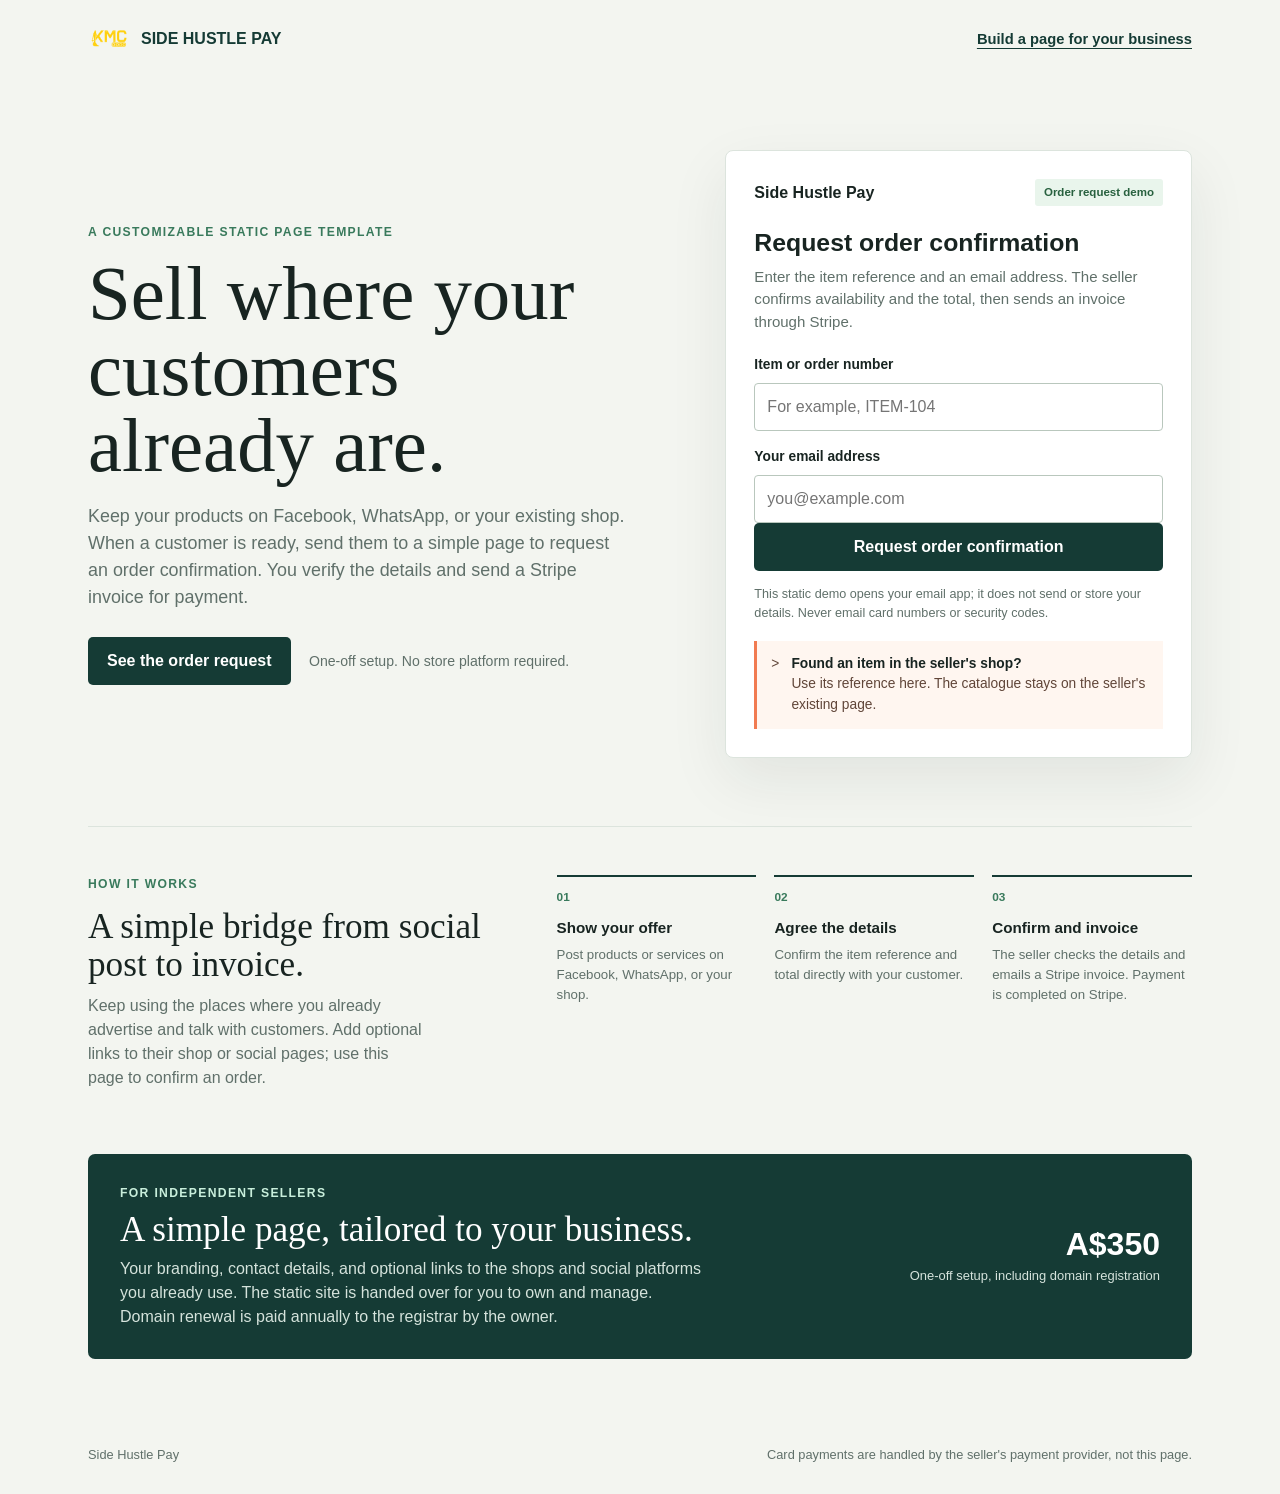
==== index.html @ 00d9955c "Publish Side Hustle demo" ====
<!DOCTYPE html>
<html lang="en">
<head>
<meta charset="UTF-8">
<meta name="viewport" content="width=device-width, initial-scale=1.0">
<meta name="theme-color" content="#153b35">
<meta name="description" content="A customizable static page template that helps independent sellers turn social-media enquiries into confirmed orders and payment invoices.">
<title>Side Hustle Pay | Custom payment-page templates</title>

<style>
  :root {
    color-scheme: light;
    --ink: #182421;
    --muted: #60706a;
    --paper: #f3f5f0;
    --surface: #ffffff;
    --forest: #153b35;
    --mint: #c9efdc;
    --orange: #f17b51;
    --line: #dce4dd;
  }

  * { box-sizing: border-box; }

  html { scroll-behavior: smooth; }

  body {
    margin: 0;
    background: var(--paper);
    color: var(--ink);
    font-family: "Trebuchet MS", "Segoe UI", sans-serif;
    line-height: 1.5;
  }

  a { color: inherit; }

  .topbar {
    display: flex;
    align-items: center;
    justify-content: space-between;
    max-width: 1160px;
    margin: 0 auto;
    padding: 18px 28px;
  }

  .brand {
    display: inline-flex;
    align-items: center;
    gap: 11px;
    color: var(--forest);
    font-size: 1rem;
    font-weight: 800;
    text-decoration: none;
  }

  .brand img {
    width: 42px;
    height: 42px;
    object-fit: contain;
    border-radius: 50%;
  }

  .topbar a:last-child {
    color: var(--forest);
    font-size: 0.92rem;
    font-weight: 700;
    text-decoration-thickness: 1px;
    text-underline-offset: 4px;
  }

  main {
    max-width: 1160px;
    margin: 0 auto;
    padding: 18px 28px 64px;
  }

  .hero {
    display: grid;
    grid-template-columns: minmax(0, 1.08fr) minmax(340px, 0.92fr);
    align-items: center;
    gap: clamp(36px, 7vw, 92px);
    padding: 54px 0 68px;
  }

  .eyebrow {
    margin: 0 0 15px;
    color: #397a5c;
    font-size: 0.76rem;
    font-weight: 800;
    letter-spacing: 0.11em;
    text-transform: uppercase;
  }

  h1, h2, p { margin-top: 0; }

  h1 {
    max-width: 660px;
    margin-bottom: 19px;
    font-family: Georgia, "Times New Roman", serif;
    font-size: clamp(2.8rem, 6vw, 5.25rem);
    font-weight: 500;
    letter-spacing: 0;
    line-height: 0.99;
  }

  .hero-copy {
    max-width: 540px;
    margin-bottom: 26px;
    color: var(--muted);
    font-size: 1.12rem;
  }

  .button {
    display: inline-flex;
    min-height: 48px;
    align-items: center;
    justify-content: center;
    padding: 12px 19px;
    border: 0;
    border-radius: 5px;
    background: var(--forest);
    color: #fff;
    font: inherit;
    font-weight: 800;
    text-align: center;
    text-decoration: none;
    cursor: pointer;
  }

  .button:hover { background: #20584b; }

  .hero-note {
    display: inline-block;
    margin: 0 0 0 14px;
    color: var(--muted);
    font-size: 0.88rem;
  }

  .payment-panel {
    position: relative;
    padding: 28px;
    border: 1px solid var(--line);
    border-radius: 8px;
    background: var(--surface);
    box-shadow: 0 22px 60px rgba(24, 36, 33, 0.08);
  }

  .panel-topline {
    display: flex;
    align-items: center;
    justify-content: space-between;
    gap: 12px;
    margin-bottom: 23px;
  }

  .panel-topline strong { font-size: 1rem; }

  .status {
    padding: 5px 9px;
    border-radius: 3px;
    background: #e9f5ec;
    color: #28613f;
    font-size: 0.72rem;
    font-weight: 800;
  }

  .payment-panel h2 {
    margin-bottom: 8px;
    font-size: 1.55rem;
    line-height: 1.15;
  }

  .panel-copy {
    margin-bottom: 22px;
    color: var(--muted);
    font-size: 0.94rem;
  }

  label {
    display: block;
    margin: 16px 0 7px;
    font-size: 0.86rem;
    font-weight: 800;
  }

  input {
    width: 100%;
    min-height: 48px;
    padding: 11px 12px;
    border: 1px solid #b9c7bd;
    border-radius: 4px;
    background: #fff;
    color: var(--ink);
    font: inherit;
  }

  input:focus-visible, .button:focus-visible, a:focus-visible {
    outline: 3px solid var(--orange);
    outline-offset: 3px;
  }

  .payment-note {
    color: var(--muted);
    font-size: 0.79rem;
  }

  .payment-note { margin: 15px 0 0; }

  .payment-actions {
    display: grid;
    gap: 10px;
  }

  .payment-actions .button { width: 100%; }

  .payment-note { margin: 14px 0 0; }

  .no-catalogue {
    display: flex;
    align-items: flex-start;
    gap: 12px;
    margin-top: 18px;
    padding: 13px 14px;
    border-left: 3px solid var(--orange);
    background: #fff6f0;
    color: #604538;
    font-size: 0.86rem;
  }

  .no-catalogue strong { color: var(--ink); }

  .process {
    display: grid;
    grid-template-columns: 0.8fr 1.2fr;
    gap: 45px;
    padding: 48px 0;
    border-top: 1px solid var(--line);
  }

  .process h2, .offer h2 {
    margin-bottom: 10px;
    font-family: Georgia, "Times New Roman", serif;
    font-size: 2.2rem;
    font-weight: 500;
    line-height: 1.08;
  }

  .process-intro { max-width: 340px; color: var(--muted); }

  .steps {
    display: grid;
    grid-template-columns: repeat(3, 1fr);
    gap: 18px;
    margin: 0;
    padding: 0;
    list-style: none;
  }

  .steps li { padding-top: 12px; border-top: 2px solid var(--forest); }
  .steps span { display: block; margin-bottom: 11px; color: #397a5c; font-size: 0.74rem; font-weight: 800; }
  .steps strong { display: block; margin-bottom: 5px; font-size: 0.95rem; }
  .steps p { margin: 0; color: var(--muted); font-size: 0.83rem; }

  .offer {
    display: grid;
    grid-template-columns: 1fr auto;
    align-items: center;
    gap: 26px;
    padding: 30px 32px;
    border-radius: 7px;
    background: var(--forest);
    color: #fff;
  }

  .offer .eyebrow { margin-bottom: 9px; color: var(--mint); }
  .offer h2 { margin-bottom: 8px; }
  .offer p { max-width: 590px; margin: 0; color: #d5e3dc; }
  .offer-price { min-width: 170px; text-align: right; }
  .offer-price strong { display: block; font-size: 2rem; line-height: 1.1; }
  .offer-price span { display: block; margin-top: 4px; color: #d5e3dc; font-size: 0.81rem; }

  footer {
    display: flex;
    justify-content: space-between;
    gap: 20px;
    max-width: 1160px;
    margin: 0 auto;
    padding: 22px 28px 30px;
    color: var(--muted);
    font-size: 0.8rem;
  }

  @media (max-width: 820px) {
    .hero { grid-template-columns: 1fr; gap: 34px; padding-top: 32px; }
    .payment-panel { max-width: 560px; }
    .process { grid-template-columns: 1fr; gap: 18px; }
  }

  @media (max-width: 560px) {
    .topbar, main { padding-right: 18px; padding-left: 18px; }
    .topbar { padding-top: 14px; padding-bottom: 14px; }
    .brand { font-size: 0.92rem; }
    .topbar a:last-child { font-size: 0.8rem; }
    .hero { padding-top: 28px; padding-bottom: 44px; }
    h1 { font-size: 3rem; }
    .hero-note { display: block; margin: 11px 0 0; }
    .payment-panel { padding: 21px 18px; }
    .steps { grid-template-columns: 1fr; gap: 15px; }
    .steps li { display: grid; grid-template-columns: 36px 1fr; column-gap: 8px; }
    .steps span { grid-row: span 2; margin: 0; }
    .steps strong { margin-bottom: 2px; }
    .offer { grid-template-columns: 1fr; padding: 25px 21px; }
    .offer-price { text-align: left; }
    footer { flex-direction: column; gap: 5px; padding-right: 18px; padding-left: 18px; }
  }

  @media (prefers-reduced-motion: reduce) {
    html { scroll-behavior: auto; }
  }
</style>
</head>

<body>
  <header class="topbar">
    <a class="brand" href="#top" aria-label="Side Hustle Pay home">
      <img src="logo.png" alt="">
      <span>SIDE HUSTLE PAY</span>
    </a>
    <a href="#offer">Build a page for your business</a>
  </header>

  <main id="top">
    <section class="hero" aria-labelledby="main-heading">
      <div>
        <p class="eyebrow">A customizable static page template</p>
        <h1 id="main-heading">Sell where your customers already are.</h1>
        <p class="hero-copy">Keep your products on Facebook, WhatsApp, or your existing shop. When a customer is ready, send them to a simple page to request an order confirmation. You verify the details and send a Stripe invoice for payment.</p>
        <a class="button" href="#payment">See the order request</a>
        <p class="hero-note">One-off setup. No store platform required.</p>
      </div>

      <section class="payment-panel" id="payment" aria-labelledby="payment-heading">
        <div class="panel-topline">
          <strong>Side Hustle Pay</strong>
          <span class="status">Order request demo</span>
        </div>
        <h2 id="payment-heading">Request order confirmation</h2>
        <p class="panel-copy">Enter the item reference and an email address. The seller confirms availability and the total, then sends an invoice through Stripe.</p>

        <form id="order-form">
          <label for="order-reference">Item or order number</label>
          <input id="order-reference" name="reference" type="text" maxlength="40" placeholder="For example, ITEM-104" autocomplete="off" required>

          <label for="customer-email">Your email address</label>
          <input id="customer-email" name="email" type="email" maxlength="254" placeholder="you@example.com" autocomplete="email" required>

          <div class="payment-actions">
            <button class="button" type="submit">Request order confirmation</button>
          </div>
          <p class="payment-note" id="order-note" aria-live="polite">This static demo opens your email app; it does not send or store your details. Never email card numbers or security codes.</p>
        </form>

        <div class="no-catalogue">
          <span aria-hidden="true">&gt;</span>
          <div><strong>Found an item in the seller's shop?</strong><br>Use its reference here. The catalogue stays on the seller's existing page.</div>
        </div>
      </section>
    </section>

    <section class="process" aria-labelledby="process-heading">
      <div>
        <p class="eyebrow">How it works</p>
        <h2 id="process-heading">A simple bridge from social post to invoice.</h2>
        <p class="process-intro">Keep using the places where you already advertise and talk with customers. Add optional links to their shop or social pages; use this page to confirm an order.</p>
      </div>
      <ol class="steps">
        <li><span>01</span><strong>Show your offer</strong><p>Post products or services on Facebook, WhatsApp, or your shop.</p></li>
        <li><span>02</span><strong>Agree the details</strong><p>Confirm the item reference and total directly with your customer.</p></li>
        <li><span>03</span><strong>Confirm and invoice</strong><p>The seller checks the details and emails a Stripe invoice. Payment is completed on Stripe.</p></li>
      </ol>
    </section>

    <section class="offer" id="offer" aria-labelledby="offer-heading">
      <div>
        <p class="eyebrow">For independent sellers</p>
        <h2 id="offer-heading">A simple page, tailored to your business.</h2>
        <p>Your branding, contact details, and optional links to the shops and social platforms you already use. The static site is handed over for you to own and manage. Domain renewal is paid annually to the registrar by the owner.</p>
      </div>
      <div class="offer-price"><strong>A$350</strong><span>One-off setup, including domain registration</span></div>
    </section>
  </main>

  <footer>
    <span>Side Hustle Pay</span>
    <span>Card payments are handled by the seller's payment provider, not this page.</span>
  </footer>

  <script>
    // Set the seller's public order-contact email before publishing.
    const sellerEmail = "REPLACE_WITH_SELLER_EMAIL";
    const orderForm = document.querySelector("#order-form");
    const orderNote = document.querySelector("#order-note");

    orderForm.addEventListener("submit", (event) => {
      event.preventDefault();
      if (!orderForm.reportValidity()) return;

      if (sellerEmail === "REPLACE_WITH_SELLER_EMAIL") {
        orderNote.textContent = "Demo only: the seller must add their order-contact email before publishing.";
        return;
      }

      const formData = new FormData(orderForm);
      const subject = `Order confirmation request: ${formData.get("reference")}`;
      const body = [
        `Item or order number: ${formData.get("reference")}`,
        `Customer email: ${formData.get("email")}`,
        "Please confirm availability and the total, then send an invoice if agreed."
      ].join("\n");
      window.location.href = `mailto:${sellerEmail}?subject=${encodeURIComponent(subject)}&body=${encodeURIComponent(body)}`;
    });
  </script>
</body>
</html>
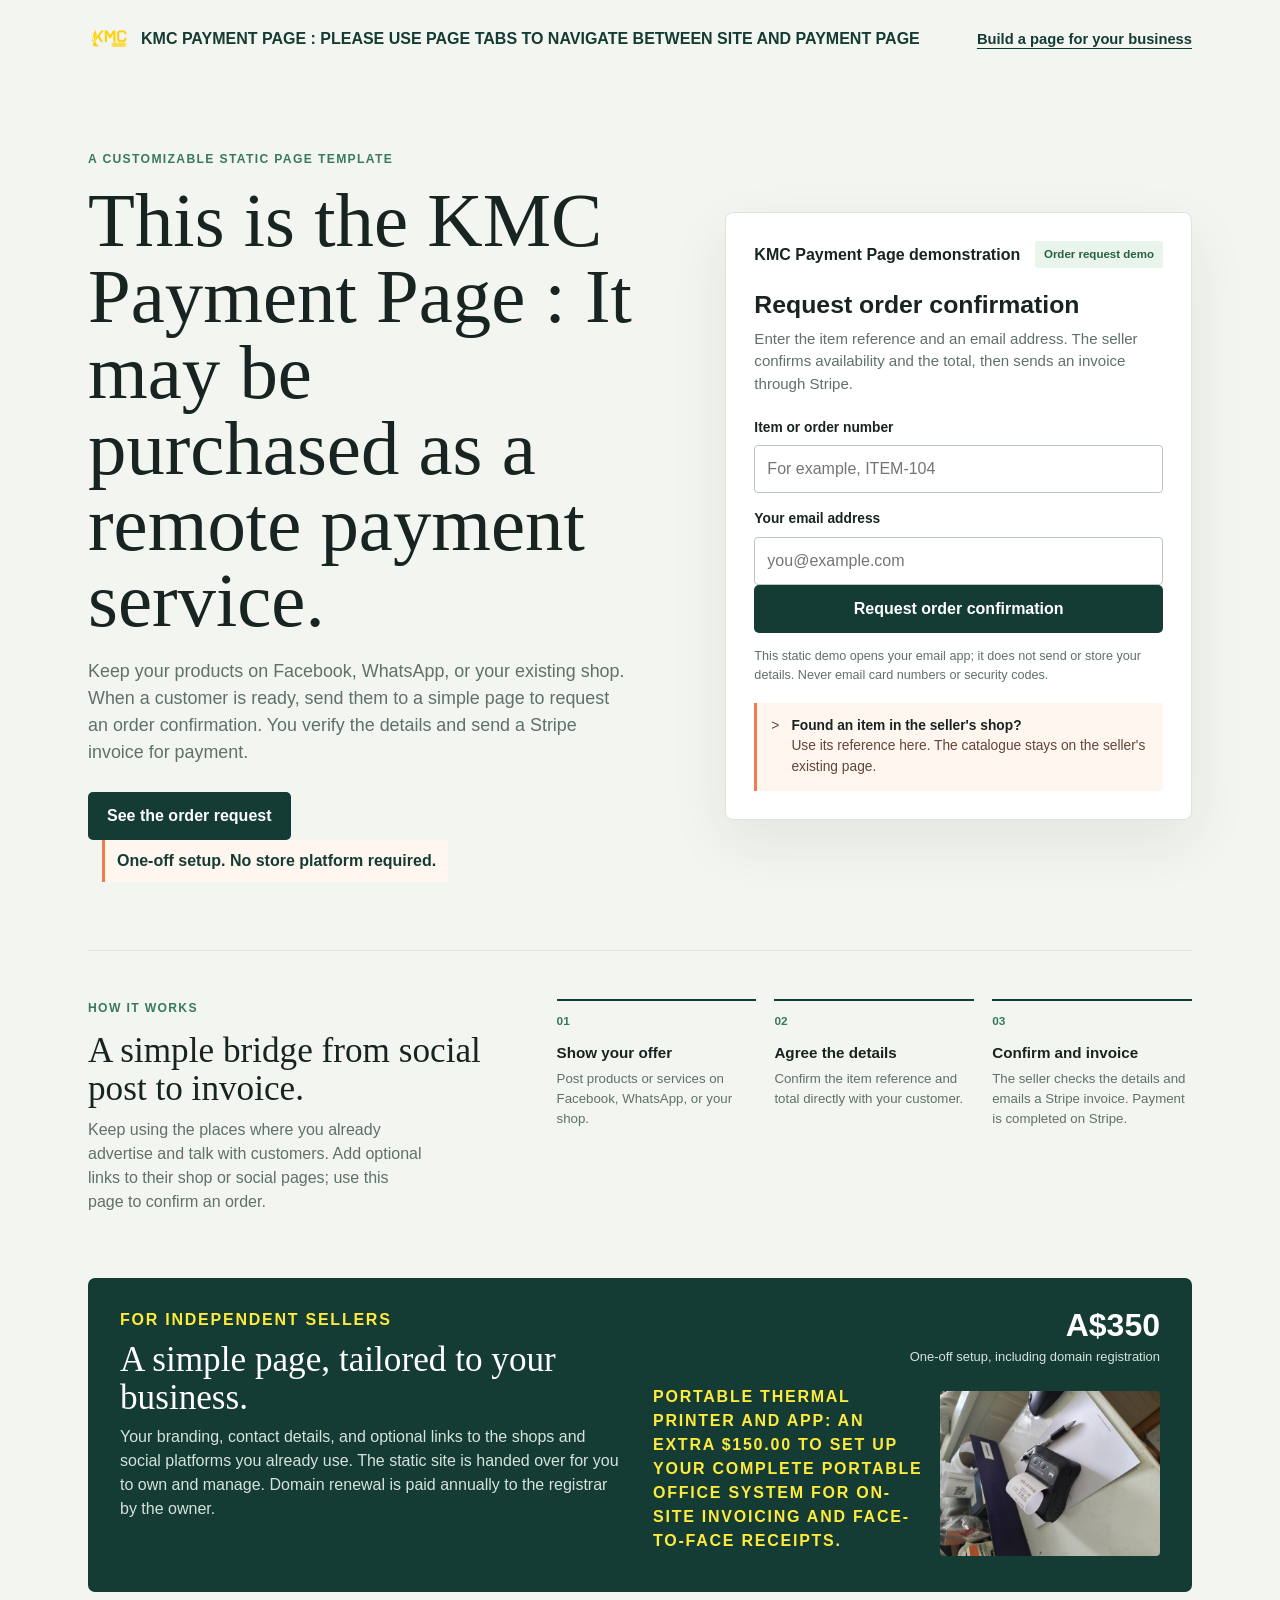
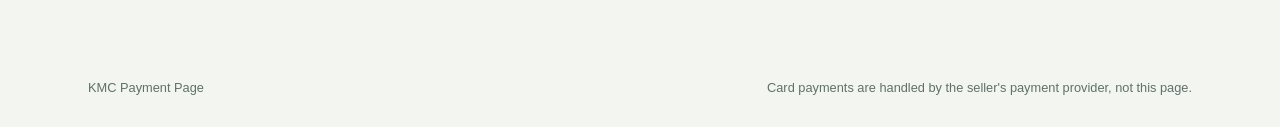
==== commit 057e0038: "Add SEO files, compress images for mobile Co-authored-by: Copilot <223556219+Copilot@users.noreply.g" ====
--- a/index.html
+++ b/index.html
@@ -1,11 +1,18 @@
-<!DOCTYPE html>
+﻿<!DOCTYPE html>
 <html lang="en">
 <head>
 <meta charset="UTF-8">
 <meta name="viewport" content="width=device-width, initial-scale=1.0">
 <meta name="theme-color" content="#153b35">
 <meta name="description" content="A customizable static page template that helps independent sellers turn social-media enquiries into confirmed orders and payment invoices.">
-<title>Side Hustle Pay | Custom payment-page templates</title>
+<title>KMC Payment Page | Custom payment-page templates</title>
+<link rel="canonical" href="https://kineticmeasure.shop/">
+<link rel="icon" type="image/png" href="logo.png">
+<meta property="og:type" content="website">
+<meta property="og:title" content="KMC Payment Page">
+<meta property="og:description" content="Customizable payment-page templates for independent sellers.">
+<meta property="og:url" content="https://kineticmeasure.shop/">
+<meta property="og:image" content="https://kineticmeasure.shop/officeprint.jpg">
 
 <style>
   :root {
@@ -130,10 +137,16 @@
   .button:hover { background: #20584b; }
 
   .hero-note {
-    display: inline-block;
+    display: inline-flex;
+    align-items: center;
+    min-height: 42px;
     margin: 0 0 0 14px;
-    color: var(--muted);
-    font-size: 0.88rem;
+    padding: 8px 12px;
+    border-left: 3px solid var(--orange);
+    background: #fff6f0;
+    color: var(--forest);
+    font-size: 1rem;
+    font-weight: 800;
   }
 
   .payment-panel {
@@ -263,8 +276,8 @@
 
   .offer {
     display: grid;
-    grid-template-columns: 1fr auto;
-    align-items: center;
+    grid-template-columns: minmax(0, 1fr) minmax(0, 1fr);
+    align-items: stretch;
     gap: 26px;
     padding: 30px 32px;
     border-radius: 7px;
@@ -272,12 +285,16 @@
     color: #fff;
   }
 
-  .offer .eyebrow { margin-bottom: 9px; color: var(--mint); }
+  .offer .eyebrow { margin-bottom: 9px; color: #ffeb3b; font-size: 1rem; }
   .offer h2 { margin-bottom: 8px; }
   .offer p { max-width: 590px; margin: 0; color: #d5e3dc; }
+  .offer-aside { display: flex; flex-direction: column; align-items: stretch; justify-content: space-between; gap: 18px; }
   .offer-price { min-width: 170px; text-align: right; }
   .offer-price strong { display: block; font-size: 2rem; line-height: 1.1; }
   .offer-price span { display: block; margin-top: 4px; color: #d5e3dc; font-size: 0.81rem; }
+  .offer-product { display: grid; width: 100%; grid-template-columns: minmax(0, 1fr) minmax(120px, 220px); align-items: center; gap: 14px; }
+  .offer-image { display: block; width: 100%; height: auto; border-radius: 4px; }
+  .offer-product p { margin: 0; }
 
   footer {
     display: flex;
@@ -294,6 +311,12 @@
     .hero { grid-template-columns: 1fr; gap: 34px; padding-top: 32px; }
     .payment-panel { max-width: 560px; }
     .process { grid-template-columns: 1fr; gap: 18px; }
+  }
+
+  @media (max-width: 680px) {
+    .offer { grid-template-columns: 1fr; }
+    .offer-price { min-width: 0; text-align: left; }
+    .offer-product { grid-template-columns: minmax(0, 1fr) minmax(100px, 150px); gap: 10px; }
   }
 
   @media (max-width: 560px) {
@@ -309,8 +332,7 @@
     .steps li { display: grid; grid-template-columns: 36px 1fr; column-gap: 8px; }
     .steps span { grid-row: span 2; margin: 0; }
     .steps strong { margin-bottom: 2px; }
-    .offer { grid-template-columns: 1fr; padding: 25px 21px; }
-    .offer-price { text-align: left; }
+    .offer { padding: 25px 21px; }
     footer { flex-direction: column; gap: 5px; padding-right: 18px; padding-left: 18px; }
   }
 
@@ -322,9 +344,9 @@
 
 <body>
   <header class="topbar">
-    <a class="brand" href="#top" aria-label="Side Hustle Pay home">
-      <img src="logo.png" alt="">
-      <span>SIDE HUSTLE PAY</span>
+    <a class="brand" href="#top" aria-label="KMC Payment Page home">
+      <img src="logo.png" alt="" width="256" height="256">
+      <span>KMC PAYMENT PAGE : PLEASE USE PAGE TABS TO NAVIGATE BETWEEN SITE AND PAYMENT PAGE</span>
     </a>
     <a href="#offer">Build a page for your business</a>
   </header>
@@ -333,7 +355,7 @@
     <section class="hero" aria-labelledby="main-heading">
       <div>
         <p class="eyebrow">A customizable static page template</p>
-        <h1 id="main-heading">Sell where your customers already are.</h1>
+        <h1 id="main-heading">This is the KMC Payment Page : It may be purchased as a remote payment service.</h1>
         <p class="hero-copy">Keep your products on Facebook, WhatsApp, or your existing shop. When a customer is ready, send them to a simple page to request an order confirmation. You verify the details and send a Stripe invoice for payment.</p>
         <a class="button" href="#payment">See the order request</a>
         <p class="hero-note">One-off setup. No store platform required.</p>
@@ -341,7 +363,7 @@
 
       <section class="payment-panel" id="payment" aria-labelledby="payment-heading">
         <div class="panel-topline">
-          <strong>Side Hustle Pay</strong>
+          <strong>KMC Payment Page demonstration</strong>
           <span class="status">Order request demo</span>
         </div>
         <h2 id="payment-heading">Request order confirmation</h2>
@@ -386,12 +408,18 @@
         <h2 id="offer-heading">A simple page, tailored to your business.</h2>
         <p>Your branding, contact details, and optional links to the shops and social platforms you already use. The static site is handed over for you to own and manage. Domain renewal is paid annually to the registrar by the owner.</p>
       </div>
-      <div class="offer-price"><strong>A$350</strong><span>One-off setup, including domain registration</span></div>
+      <div class="offer-aside">
+        <div class="offer-price"><strong>A$350</strong><span>One-off setup, including domain registration</span></div>
+        <div class="offer-product">
+          <p class="eyebrow">Portable thermal printer and app: an extra $150.00 to set up your complete portable office system for on-site invoicing and face-to-face receipts.</p>
+          <img class="offer-image" src="officeprint.jpg" width="1200" height="900" loading="lazy" decoding="async" alt="A small portable printer printing a receipt on a desk">
+        </div>
+      </div>
     </section>
   </main>
 
   <footer>
-    <span>Side Hustle Pay</span>
+    <span>KMC Payment Page</span>
     <span>Card payments are handled by the seller's payment provider, not this page.</span>
   </footer>
 
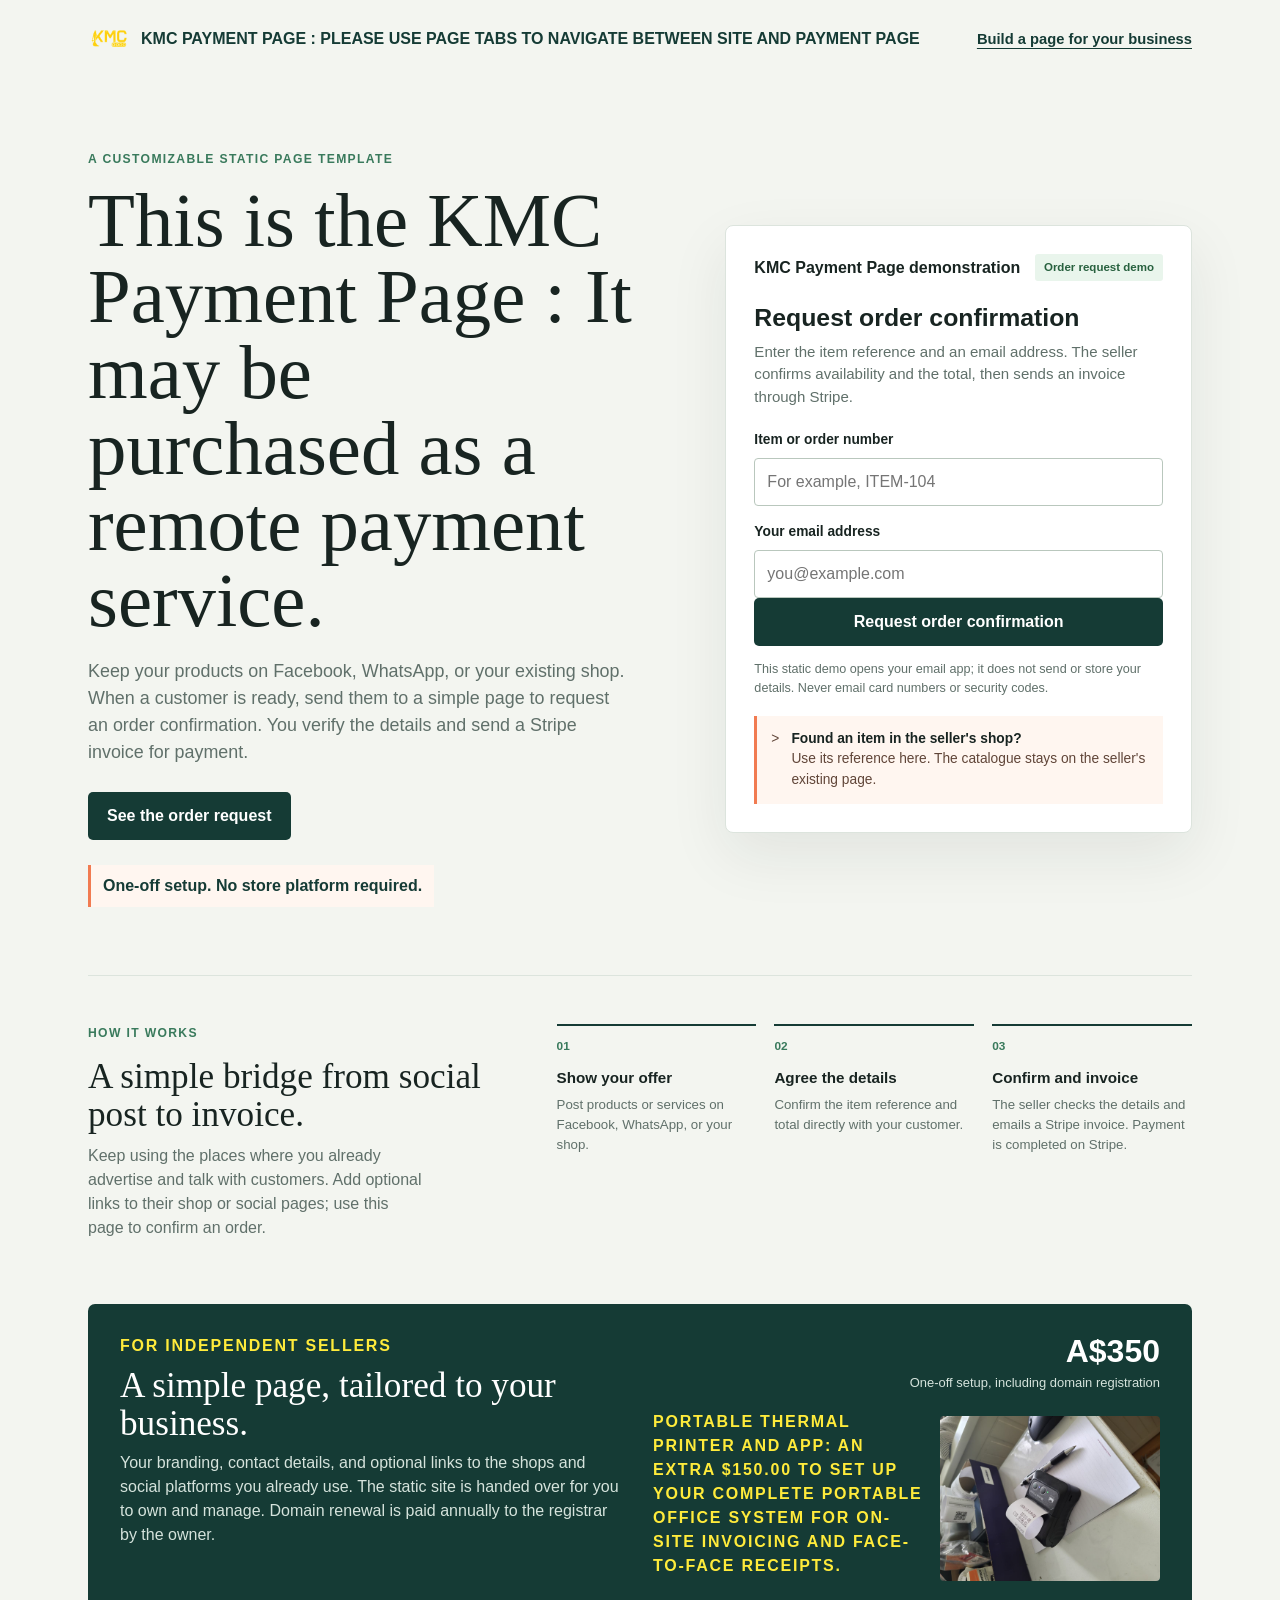
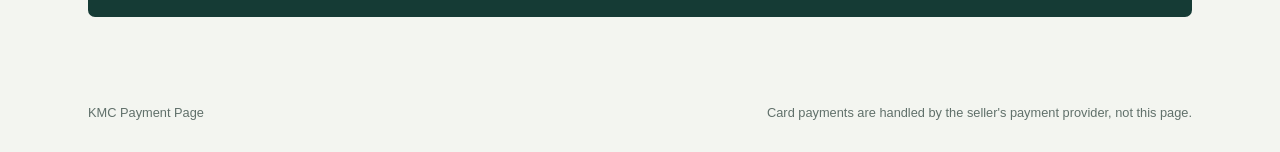
==== commit b0fcfa1a: "Adjust hero button and note spacing Co-authored-by: Copilot <223556219+Copilot@users.noreply.github." ====
--- a/index.html
+++ b/index.html
@@ -137,10 +137,11 @@
   .button:hover { background: #20584b; }
 
   .hero-note {
-    display: inline-flex;
+    display: flex;
+    width: fit-content;
     align-items: center;
     min-height: 42px;
-    margin: 0 0 0 14px;
+    margin: 1.6em 0 0;
     padding: 8px 12px;
     border-left: 3px solid var(--orange);
     background: #fff6f0;
@@ -326,7 +327,7 @@
     .topbar a:last-child { font-size: 0.8rem; }
     .hero { padding-top: 28px; padding-bottom: 44px; }
     h1 { font-size: 3rem; }
-    .hero-note { display: block; margin: 11px 0 0; }
+    .hero-note { margin: 1.6em 0 0; }
     .payment-panel { padding: 21px 18px; }
     .steps { grid-template-columns: 1fr; gap: 15px; }
     .steps li { display: grid; grid-template-columns: 36px 1fr; column-gap: 8px; }
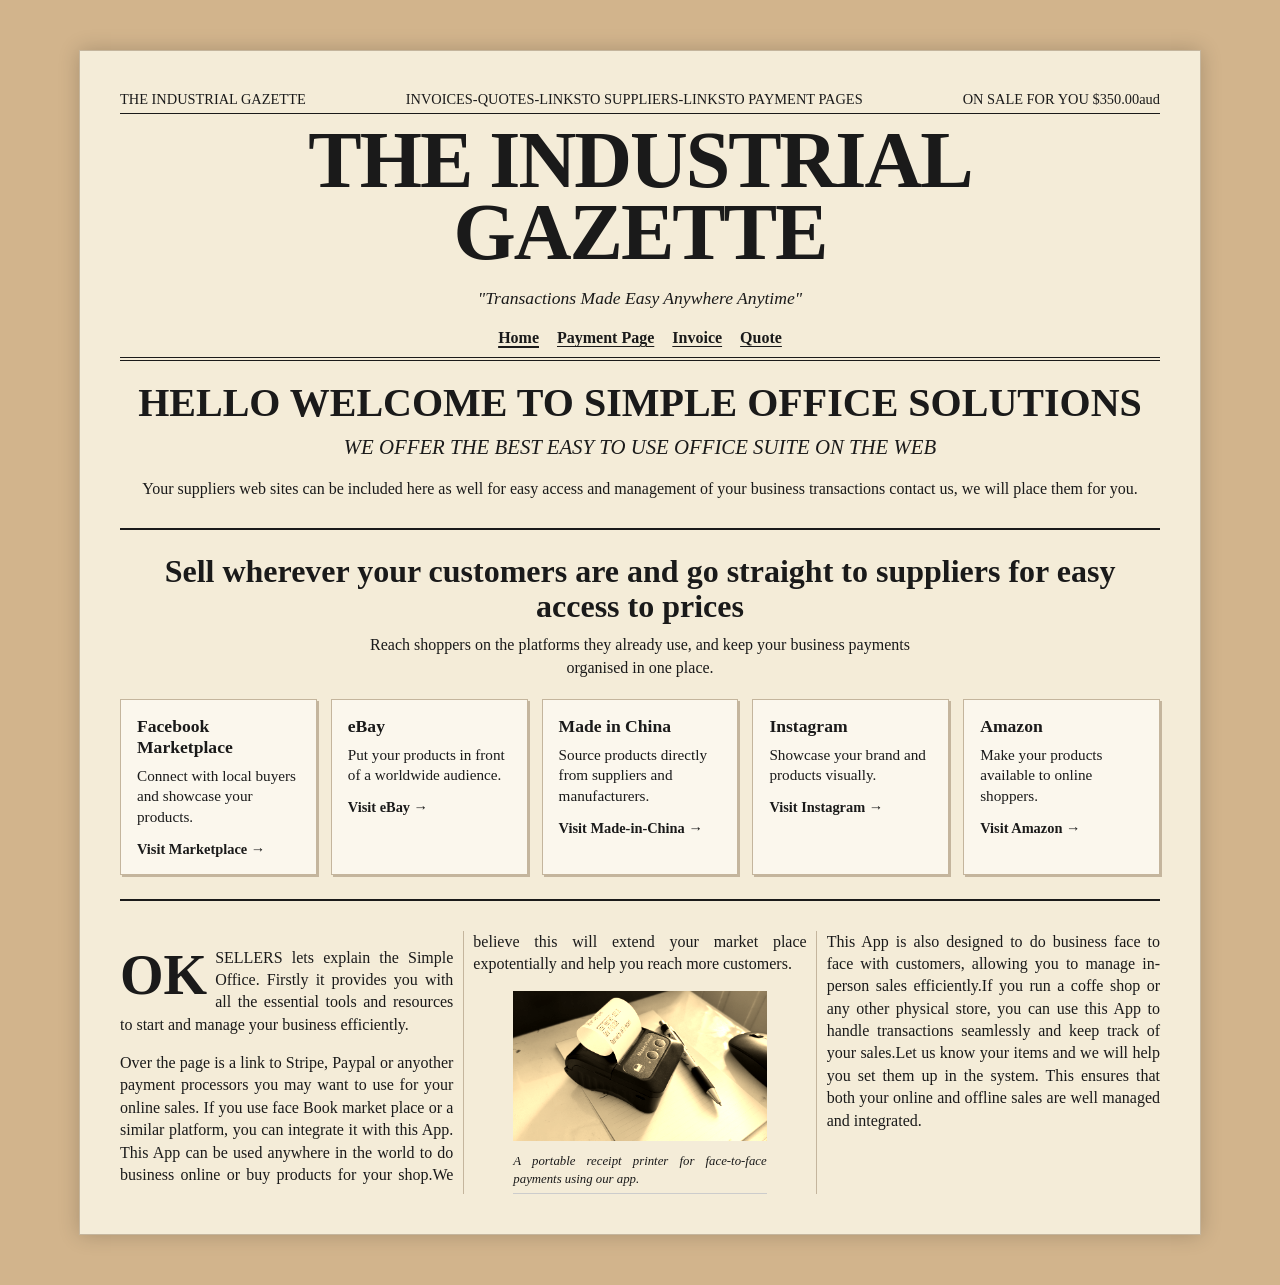
==== commit 48a34d9b: "Publish updated side-hustle site Configure the order contact, remove sample bank defaults, and publi" ====
--- a/index.html
+++ b/index.html
@@ -1,453 +1,97 @@
-﻿<!DOCTYPE html>
+<!DOCTYPE html>
 <html lang="en">
 <head>
-<meta charset="UTF-8">
-<meta name="viewport" content="width=device-width, initial-scale=1.0">
-<meta name="theme-color" content="#153b35">
-<meta name="description" content="A customizable static page template that helps independent sellers turn social-media enquiries into confirmed orders and payment invoices.">
-<title>KMC Payment Page | Custom payment-page templates</title>
-<link rel="canonical" href="https://kineticmeasure.shop/">
-<link rel="icon" type="image/png" href="logo.png">
-<meta property="og:type" content="website">
-<meta property="og:title" content="KMC Payment Page">
-<meta property="og:description" content="Customizable payment-page templates for independent sellers.">
-<meta property="og:url" content="https://kineticmeasure.shop/">
-<meta property="og:image" content="https://kineticmeasure.shop/officeprint.jpg">
+    <meta charset="UTF-8">
+    <meta name="viewport" content="width=device-width, initial-scale=1.0">
+    <meta name="description" content="The Industrial Gazette brings together simple business tools for sellers, including payment pages, invoices, quotes, and supplier links.">
+    <link rel="canonical" href="https://kineticmeasure.shop/">
+    <meta property="og:type" content="website">
+    <meta property="og:title" content="The Industrial Gazette | Simple Office Solutions">
+    <meta property="og:description" content="Simple business tools for sellers, with payment pages, invoices, quotes, and supplier links.">
+    <meta property="og:url" content="https://kineticmeasure.shop/">
+    <meta property="og:image" content="https://kineticmeasure.shop/officeprint.jpg">
+    <title>The Industrial Gazette | Simple Office Solutions</title>
+    <link rel="stylesheet" href="style.css">
+</head>
+<body>
 
-<style>
-  :root {
-    color-scheme: light;
-    --ink: #182421;
-    --muted: #60706a;
-    --paper: #f3f5f0;
-    --surface: #ffffff;
-    --forest: #153b35;
-    --mint: #c9efdc;
-    --orange: #f17b51;
-    --line: #dce4dd;
-  }
+<div class="newspaper-container">
+    <header>
+        <div class="meta-data">
+            <span>THE INDUSTRIAL GAZETTE</span>
+            <span>INVOICES-QUOTES-LINKSTO SUPPLIERS-LINKSTO PAYMENT PAGES</span>
+            <span>ON SALE FOR YOU $350.00aud</span>
+        </div>
 
-  * { box-sizing: border-box; }
+        <h1 class="logo">THE INDUSTRIAL GAZETTE</h1>
 
-  html { scroll-behavior: smooth; }
+        <div class="motto">
+            "Transactions Made Easy Anywhere Anytime"
+        </div>
 
-  body {
-    margin: 0;
-    background: var(--paper);
-    color: var(--ink);
-    font-family: "Trebuchet MS", "Segoe UI", sans-serif;
-    line-height: 1.5;
-  }
+        <nav class="page-navigation" aria-label="Page navigation">
+            <a href="index.html" aria-current="page">Home</a>
+            <a href="page2.html">Payment Page</a>
+            <a href="invoice.html">Invoice</a>
+            <a href="quote.html">Quote</a>
+        </nav>
+    </header>
 
-  a { color: inherit; }
+    <main class="content">
+        <section class="main-headline">
+            <h2>HELLO WELCOME TO SIMPLE OFFICE SOLUTIONS</h2>
+            <h3>WE OFFER THE BEST EASY TO USE OFFICE SUITE ON THE WEB</h3>
+            <p>Your suppliers web sites can be included here as well for easy access and management of your business transactions contact us, we will place them for you.</p>
+        </section>
 
-  .topbar {
-    display: flex;
-    align-items: center;
-    justify-content: space-between;
-    max-width: 1160px;
-    margin: 0 auto;
-    padding: 18px 28px;
-  }
+        <section class="marketplace-section" aria-labelledby="marketplace-heading">
+            <h2 id="marketplace-heading">Sell wherever your customers are and go straight to suppliers for easy access to prices</h2>
+            <p class="marketplace-intro">Reach shoppers on the platforms they already use, and keep your business payments organised in one place.</p>
+            <div class="marketplace-cards">
+                <a class="marketplace-card" href="https://www.facebook.com/marketplace/" target="_blank" rel="noopener noreferrer">
+                    <h3>Facebook Marketplace</h3>
+                    <p>Connect with local buyers and showcase your products.</p>
+                    <span>Visit Marketplace &rarr;</span>
+                </a>
+                <a class="marketplace-card" href="https://www.ebay.com/" target="_blank" rel="noopener noreferrer">
+                    <h3>eBay</h3>
+                    <p>Put your products in front of a worldwide audience.</p>
+                    <span>Visit eBay &rarr;</span>
+                </a>
+                <a class="marketplace-card" href="https://www.made-in-china.com/" target="_blank" rel="noopener noreferrer">
+                    <h3>Made in China</h3>
+                    <p>Source products directly from suppliers and manufacturers.</p>
+                    <span>Visit Made-in-China &rarr;</span>
+                </a>
+                <a class="marketplace-card" href="https://www.instagram.com/" target="_blank" rel="noopener noreferrer">
+                    <h3>Instagram</h3>
+                    <p>Showcase your brand and products visually.</p>
+                    <span>Visit Instagram &rarr;</span>
+                </a>
+                <a class="marketplace-card" href="https://www.amazon.com/" target="_blank" rel="noopener noreferrer">
+                    <h3>Amazon</h3>
+                    <p>Make your products available to online shoppers.</p>
+                    <span>Visit Amazon &rarr;</span>
+                </a>
+            </div>
+        </section>
 
-  .brand {
-    display: inline-flex;
-    align-items: center;
-    gap: 11px;
-    color: var(--forest);
-    font-size: 1rem;
-    font-weight: 800;
-    text-decoration: none;
-  }
+        <div class="columns">
+            <p><span class="drop-cap">OK</span> SELLERS lets explain the Simple Office. Firstly it provides you with all the essential tools and resources to start and manage your business efficiently.</p>
 
-  .brand img {
-    width: 42px;
-    height: 42px;
-    object-fit: contain;
-    border-radius: 50%;
-  }
+            <p>Over the page is a link to Stripe, Paypal or anyother payment processors you may want to use for your online sales. If you use face Book market place or a similar platform, you can integrate it with this App. This App can be used anywhere in the world to do business online or buy products for your shop.We believe this will extend your market place expotentially and help you reach more customers.</p>
 
-  .topbar a:last-child {
-    color: var(--forest);
-    font-size: 0.92rem;
-    font-weight: 700;
-    text-decoration-thickness: 1px;
-    text-underline-offset: 4px;
-  }
+            <figure>
+                <img class="image-placeholder" src="officeprint.jpg" alt="A portable printer printing a receipt on a desk">
+                <figcaption>A portable receipt printer for face-to-face payments using our app.</figcaption>
+            </figure>
 
-  main {
-    max-width: 1160px;
-    margin: 0 auto;
-    padding: 18px 28px 64px;
-  }
+            <p>This App is also designed to do business face to face with customers, allowing you to manage in-person sales efficiently.If you run a coffe shop or any other physical store, you can use this App to handle transactions seamlessly and keep track of your sales.Let us know your items and we will help you set them up in the system. This ensures that both your online and offline sales are well managed and integrated.</p>
 
-  .hero {
-    display: grid;
-    grid-template-columns: minmax(0, 1.08fr) minmax(340px, 0.92fr);
-    align-items: center;
-    gap: clamp(36px, 7vw, 92px);
-    padding: 54px 0 68px;
-  }
+            <p></p>
+        </div>
+    </main>
+</div>
 
-  .eyebrow {
-    margin: 0 0 15px;
-    color: #397a5c;
-    font-size: 0.76rem;
-    font-weight: 800;
-    letter-spacing: 0.11em;
-    text-transform: uppercase;
-  }
-
-  h1, h2, p { margin-top: 0; }
-
-  h1 {
-    max-width: 660px;
-    margin-bottom: 19px;
-    font-family: Georgia, "Times New Roman", serif;
-    font-size: clamp(2.8rem, 6vw, 5.25rem);
-    font-weight: 500;
-    letter-spacing: 0;
-    line-height: 0.99;
-  }
-
-  .hero-copy {
-    max-width: 540px;
-    margin-bottom: 26px;
-    color: var(--muted);
-    font-size: 1.12rem;
-  }
-
-  .button {
-    display: inline-flex;
-    min-height: 48px;
-    align-items: center;
-    justify-content: center;
-    padding: 12px 19px;
-    border: 0;
-    border-radius: 5px;
-    background: var(--forest);
-    color: #fff;
-    font: inherit;
-    font-weight: 800;
-    text-align: center;
-    text-decoration: none;
-    cursor: pointer;
-  }
-
-  .button:hover { background: #20584b; }
-
-  .hero-note {
-    display: flex;
-    width: fit-content;
-    align-items: center;
-    min-height: 42px;
-    margin: 1.6em 0 0;
-    padding: 8px 12px;
-    border-left: 3px solid var(--orange);
-    background: #fff6f0;
-    color: var(--forest);
-    font-size: 1rem;
-    font-weight: 800;
-  }
-
-  .payment-panel {
-    position: relative;
-    padding: 28px;
-    border: 1px solid var(--line);
-    border-radius: 8px;
-    background: var(--surface);
-    box-shadow: 0 22px 60px rgba(24, 36, 33, 0.08);
-  }
-
-  .panel-topline {
-    display: flex;
-    align-items: center;
-    justify-content: space-between;
-    gap: 12px;
-    margin-bottom: 23px;
-  }
-
-  .panel-topline strong { font-size: 1rem; }
-
-  .status {
-    padding: 5px 9px;
-    border-radius: 3px;
-    background: #e9f5ec;
-    color: #28613f;
-    font-size: 0.72rem;
-    font-weight: 800;
-  }
-
-  .payment-panel h2 {
-    margin-bottom: 8px;
-    font-size: 1.55rem;
-    line-height: 1.15;
-  }
-
-  .panel-copy {
-    margin-bottom: 22px;
-    color: var(--muted);
-    font-size: 0.94rem;
-  }
-
-  label {
-    display: block;
-    margin: 16px 0 7px;
-    font-size: 0.86rem;
-    font-weight: 800;
-  }
-
-  input {
-    width: 100%;
-    min-height: 48px;
-    padding: 11px 12px;
-    border: 1px solid #b9c7bd;
-    border-radius: 4px;
-    background: #fff;
-    color: var(--ink);
-    font: inherit;
-  }
-
-  input:focus-visible, .button:focus-visible, a:focus-visible {
-    outline: 3px solid var(--orange);
-    outline-offset: 3px;
-  }
-
-  .payment-note {
-    color: var(--muted);
-    font-size: 0.79rem;
-  }
-
-  .payment-note { margin: 15px 0 0; }
-
-  .payment-actions {
-    display: grid;
-    gap: 10px;
-  }
-
-  .payment-actions .button { width: 100%; }
-
-  .payment-note { margin: 14px 0 0; }
-
-  .no-catalogue {
-    display: flex;
-    align-items: flex-start;
-    gap: 12px;
-    margin-top: 18px;
-    padding: 13px 14px;
-    border-left: 3px solid var(--orange);
-    background: #fff6f0;
-    color: #604538;
-    font-size: 0.86rem;
-  }
-
-  .no-catalogue strong { color: var(--ink); }
-
-  .process {
-    display: grid;
-    grid-template-columns: 0.8fr 1.2fr;
-    gap: 45px;
-    padding: 48px 0;
-    border-top: 1px solid var(--line);
-  }
-
-  .process h2, .offer h2 {
-    margin-bottom: 10px;
-    font-family: Georgia, "Times New Roman", serif;
-    font-size: 2.2rem;
-    font-weight: 500;
-    line-height: 1.08;
-  }
-
-  .process-intro { max-width: 340px; color: var(--muted); }
-
-  .steps {
-    display: grid;
-    grid-template-columns: repeat(3, 1fr);
-    gap: 18px;
-    margin: 0;
-    padding: 0;
-    list-style: none;
-  }
-
-  .steps li { padding-top: 12px; border-top: 2px solid var(--forest); }
-  .steps span { display: block; margin-bottom: 11px; color: #397a5c; font-size: 0.74rem; font-weight: 800; }
-  .steps strong { display: block; margin-bottom: 5px; font-size: 0.95rem; }
-  .steps p { margin: 0; color: var(--muted); font-size: 0.83rem; }
-
-  .offer {
-    display: grid;
-    grid-template-columns: minmax(0, 1fr) minmax(0, 1fr);
-    align-items: stretch;
-    gap: 26px;
-    padding: 30px 32px;
-    border-radius: 7px;
-    background: var(--forest);
-    color: #fff;
-  }
-
-  .offer .eyebrow { margin-bottom: 9px; color: #ffeb3b; font-size: 1rem; }
-  .offer h2 { margin-bottom: 8px; }
-  .offer p { max-width: 590px; margin: 0; color: #d5e3dc; }
-  .offer-aside { display: flex; flex-direction: column; align-items: stretch; justify-content: space-between; gap: 18px; }
-  .offer-price { min-width: 170px; text-align: right; }
-  .offer-price strong { display: block; font-size: 2rem; line-height: 1.1; }
-  .offer-price span { display: block; margin-top: 4px; color: #d5e3dc; font-size: 0.81rem; }
-  .offer-product { display: grid; width: 100%; grid-template-columns: minmax(0, 1fr) minmax(120px, 220px); align-items: center; gap: 14px; }
-  .offer-image { display: block; width: 100%; height: auto; border-radius: 4px; }
-  .offer-product p { margin: 0; }
-
-  footer {
-    display: flex;
-    justify-content: space-between;
-    gap: 20px;
-    max-width: 1160px;
-    margin: 0 auto;
-    padding: 22px 28px 30px;
-    color: var(--muted);
-    font-size: 0.8rem;
-  }
-
-  @media (max-width: 820px) {
-    .hero { grid-template-columns: 1fr; gap: 34px; padding-top: 32px; }
-    .payment-panel { max-width: 560px; }
-    .process { grid-template-columns: 1fr; gap: 18px; }
-  }
-
-  @media (max-width: 680px) {
-    .offer { grid-template-columns: 1fr; }
-    .offer-price { min-width: 0; text-align: left; }
-    .offer-product { grid-template-columns: minmax(0, 1fr) minmax(100px, 150px); gap: 10px; }
-  }
-
-  @media (max-width: 560px) {
-    .topbar, main { padding-right: 18px; padding-left: 18px; }
-    .topbar { padding-top: 14px; padding-bottom: 14px; }
-    .brand { font-size: 0.92rem; }
-    .topbar a:last-child { font-size: 0.8rem; }
-    .hero { padding-top: 28px; padding-bottom: 44px; }
-    h1 { font-size: 3rem; }
-    .hero-note { margin: 1.6em 0 0; }
-    .payment-panel { padding: 21px 18px; }
-    .steps { grid-template-columns: 1fr; gap: 15px; }
-    .steps li { display: grid; grid-template-columns: 36px 1fr; column-gap: 8px; }
-    .steps span { grid-row: span 2; margin: 0; }
-    .steps strong { margin-bottom: 2px; }
-    .offer { padding: 25px 21px; }
-    footer { flex-direction: column; gap: 5px; padding-right: 18px; padding-left: 18px; }
-  }
-
-  @media (prefers-reduced-motion: reduce) {
-    html { scroll-behavior: auto; }
-  }
-</style>
-</head>
-
-<body>
-  <header class="topbar">
-    <a class="brand" href="#top" aria-label="KMC Payment Page home">
-      <img src="logo.png" alt="" width="256" height="256">
-      <span>KMC PAYMENT PAGE : PLEASE USE PAGE TABS TO NAVIGATE BETWEEN SITE AND PAYMENT PAGE</span>
-    </a>
-    <a href="#offer">Build a page for your business</a>
-  </header>
-
-  <main id="top">
-    <section class="hero" aria-labelledby="main-heading">
-      <div>
-        <p class="eyebrow">A customizable static page template</p>
-        <h1 id="main-heading">This is the KMC Payment Page : It may be purchased as a remote payment service.</h1>
-        <p class="hero-copy">Keep your products on Facebook, WhatsApp, or your existing shop. When a customer is ready, send them to a simple page to request an order confirmation. You verify the details and send a Stripe invoice for payment.</p>
-        <a class="button" href="#payment">See the order request</a>
-        <p class="hero-note">One-off setup. No store platform required.</p>
-      </div>
-
-      <section class="payment-panel" id="payment" aria-labelledby="payment-heading">
-        <div class="panel-topline">
-          <strong>KMC Payment Page demonstration</strong>
-          <span class="status">Order request demo</span>
-        </div>
-        <h2 id="payment-heading">Request order confirmation</h2>
-        <p class="panel-copy">Enter the item reference and an email address. The seller confirms availability and the total, then sends an invoice through Stripe.</p>
-
-        <form id="order-form">
-          <label for="order-reference">Item or order number</label>
-          <input id="order-reference" name="reference" type="text" maxlength="40" placeholder="For example, ITEM-104" autocomplete="off" required>
-
-          <label for="customer-email">Your email address</label>
-          <input id="customer-email" name="email" type="email" maxlength="254" placeholder="you@example.com" autocomplete="email" required>
-
-          <div class="payment-actions">
-            <button class="button" type="submit">Request order confirmation</button>
-          </div>
-          <p class="payment-note" id="order-note" aria-live="polite">This static demo opens your email app; it does not send or store your details. Never email card numbers or security codes.</p>
-        </form>
-
-        <div class="no-catalogue">
-          <span aria-hidden="true">&gt;</span>
-          <div><strong>Found an item in the seller's shop?</strong><br>Use its reference here. The catalogue stays on the seller's existing page.</div>
-        </div>
-      </section>
-    </section>
-
-    <section class="process" aria-labelledby="process-heading">
-      <div>
-        <p class="eyebrow">How it works</p>
-        <h2 id="process-heading">A simple bridge from social post to invoice.</h2>
-        <p class="process-intro">Keep using the places where you already advertise and talk with customers. Add optional links to their shop or social pages; use this page to confirm an order.</p>
-      </div>
-      <ol class="steps">
-        <li><span>01</span><strong>Show your offer</strong><p>Post products or services on Facebook, WhatsApp, or your shop.</p></li>
-        <li><span>02</span><strong>Agree the details</strong><p>Confirm the item reference and total directly with your customer.</p></li>
-        <li><span>03</span><strong>Confirm and invoice</strong><p>The seller checks the details and emails a Stripe invoice. Payment is completed on Stripe.</p></li>
-      </ol>
-    </section>
-
-    <section class="offer" id="offer" aria-labelledby="offer-heading">
-      <div>
-        <p class="eyebrow">For independent sellers</p>
-        <h2 id="offer-heading">A simple page, tailored to your business.</h2>
-        <p>Your branding, contact details, and optional links to the shops and social platforms you already use. The static site is handed over for you to own and manage. Domain renewal is paid annually to the registrar by the owner.</p>
-      </div>
-      <div class="offer-aside">
-        <div class="offer-price"><strong>A$350</strong><span>One-off setup, including domain registration</span></div>
-        <div class="offer-product">
-          <p class="eyebrow">Portable thermal printer and app: an extra $150.00 to set up your complete portable office system for on-site invoicing and face-to-face receipts.</p>
-          <img class="offer-image" src="officeprint.jpg" width="1200" height="900" loading="lazy" decoding="async" alt="A small portable printer printing a receipt on a desk">
-        </div>
-      </div>
-    </section>
-  </main>
-
-  <footer>
-    <span>KMC Payment Page</span>
-    <span>Card payments are handled by the seller's payment provider, not this page.</span>
-  </footer>
-
-  <script>
-    // Set the seller's public order-contact email before publishing.
-    const sellerEmail = "REPLACE_WITH_SELLER_EMAIL";
-    const orderForm = document.querySelector("#order-form");
-    const orderNote = document.querySelector("#order-note");
-
-    orderForm.addEventListener("submit", (event) => {
-      event.preventDefault();
-      if (!orderForm.reportValidity()) return;
-
-      if (sellerEmail === "REPLACE_WITH_SELLER_EMAIL") {
-        orderNote.textContent = "Demo only: the seller must add their order-contact email before publishing.";
-        return;
-      }
-
-      const formData = new FormData(orderForm);
-      const subject = `Order confirmation request: ${formData.get("reference")}`;
-      const body = [
-        `Item or order number: ${formData.get("reference")}`,
-        `Customer email: ${formData.get("email")}`,
-        "Please confirm availability and the total, then send an invoice if agreed."
-      ].join("\n");
-      window.location.href = `mailto:${sellerEmail}?subject=${encodeURIComponent(subject)}&body=${encodeURIComponent(body)}`;
-    });
-  </script>
 </body>
 </html>
--- a/style.css
+++ b/style.css
@@ -0,0 +1,188 @@
+body {
+    background-color: #d2b48c; /* Fallback */
+    display: flex;
+    justify-content: center;
+    padding: 50px 20px;
+    margin: 0;
+    color: #1a1a1a;
+    font-family: 'Times New Roman', serif;
+}
+
+.newspaper-container {
+    background-color: #f4ecd8;
+    max-width: 1040px;
+    padding: 40px;
+    box-shadow: 0 0 20px rgba(0,0,0,0.2);
+    border: 1px solid #c4b59d;
+}
+
+/* The Logo Header */
+header {
+    text-align: center;
+    border-bottom: 4px double #1a1a1a;
+    margin-bottom: 20px;
+}
+
+.page-navigation {
+    display: flex;
+    justify-content: center;
+    flex-wrap: wrap;
+    gap: 18px;
+    padding: 10px 0;
+}
+
+.page-navigation a {
+    color: #1a1a1a;
+    font-weight: bold;
+    text-underline-offset: 3px;
+}
+
+.page-navigation a[aria-current="page"] {
+    text-decoration-thickness: 2px;
+}
+
+.meta-data {
+    display: flex;
+    justify-content: space-between;
+    font-family: 'Special Elite', cursive;
+    font-size: 0.9rem;
+    border-bottom: 1px solid #1a1a1a;
+    padding-bottom: 5px;
+}
+
+.logo {
+    font-family: 'Playfair Display', serif;
+    font-weight: 900;
+    font-size: 5rem;
+    margin: 10px 0;
+    letter-spacing: -2px;
+    text-transform: uppercase;
+    line-height: 0.9;
+}
+
+.motto {
+    font-style: italic;
+    padding: 10px 0;
+    font-size: 1.1rem;
+}
+
+/* Headlines */
+.main-headline {
+    text-align: center;
+    margin-bottom: 30px;
+}
+
+h2 {
+    font-family: 'Playfair Display', serif;
+    font-size: 2.5rem;
+    margin: 0;
+    line-height: 1.1;
+}
+
+h3 {
+    font-weight: normal;
+    font-style: italic;
+    font-size: 1.3rem;
+    margin-top: 10px;
+}
+
+.marketplace-section {
+    border-top: 2px solid #1a1a1a;
+    border-bottom: 2px solid #1a1a1a;
+    padding: 24px 0;
+    margin-bottom: 30px;
+    text-align: center;
+}
+
+.marketplace-section h2 {
+    font-size: 2rem;
+}
+
+.marketplace-intro {
+    max-width: 560px;
+    margin: 10px auto 20px;
+    line-height: 1.4;
+}
+
+.marketplace-cards {
+    display: flex;
+    flex-wrap: wrap;
+    justify-content: center;
+    gap: 14px;
+}
+
+.marketplace-card {
+    flex: 1 1 135px;
+    max-width: 210px;
+    padding: 16px;
+    border: 1px solid #c4b59d;
+    background: #fbf7ed;
+    color: inherit;
+    text-align: left;
+    text-decoration: none;
+    box-shadow: 2px 2px 0 #c4b59d;
+}
+
+.marketplace-card:hover,
+.marketplace-card:focus-visible {
+    background: #fffdf7;
+    box-shadow: 3px 3px 0 #1a1a1a;
+}
+
+.marketplace-card h3 {
+    margin: 0 0 8px;
+    font-size: 1.1rem;
+    font-weight: bold;
+    font-style: normal;
+}
+
+.marketplace-card p {
+    margin: 0 0 12px;
+    font-size: 0.95rem;
+    line-height: 1.35;
+}
+
+.marketplace-card span {
+    font-size: 0.9rem;
+    font-weight: bold;
+}
+
+/* Columns for that News feel */
+.columns {
+    column-count: 3;
+    column-gap: 20px;
+    column-rule: 1px solid #c4b59d;
+    text-align: justify;
+    line-height: 1.4;
+}
+
+.drop-cap {
+    float: left;
+    font-size: 3.5rem;
+    line-height: 1;
+    padding-right: 8px;
+    font-family: 'Playfair Display', serif;
+    font-weight: bold;
+}
+
+/* Vintage Image Placeholder */
+figure {
+    break-inside: avoid;
+}
+
+.image-placeholder {
+    width: 100%;
+    height: 150px;
+    background-color: #333; /* Represents a grainy B&W photo */
+    filter: sepia(1) contrast(1.2);
+    margin-bottom: 5px;
+    object-fit: cover;
+}
+
+figcaption {
+    font-size: 0.8rem;
+    font-style: italic;
+    margin-bottom: 15px;
+    border-bottom: 1px solid #ccc;
+    padding-bottom: 5px;
+}
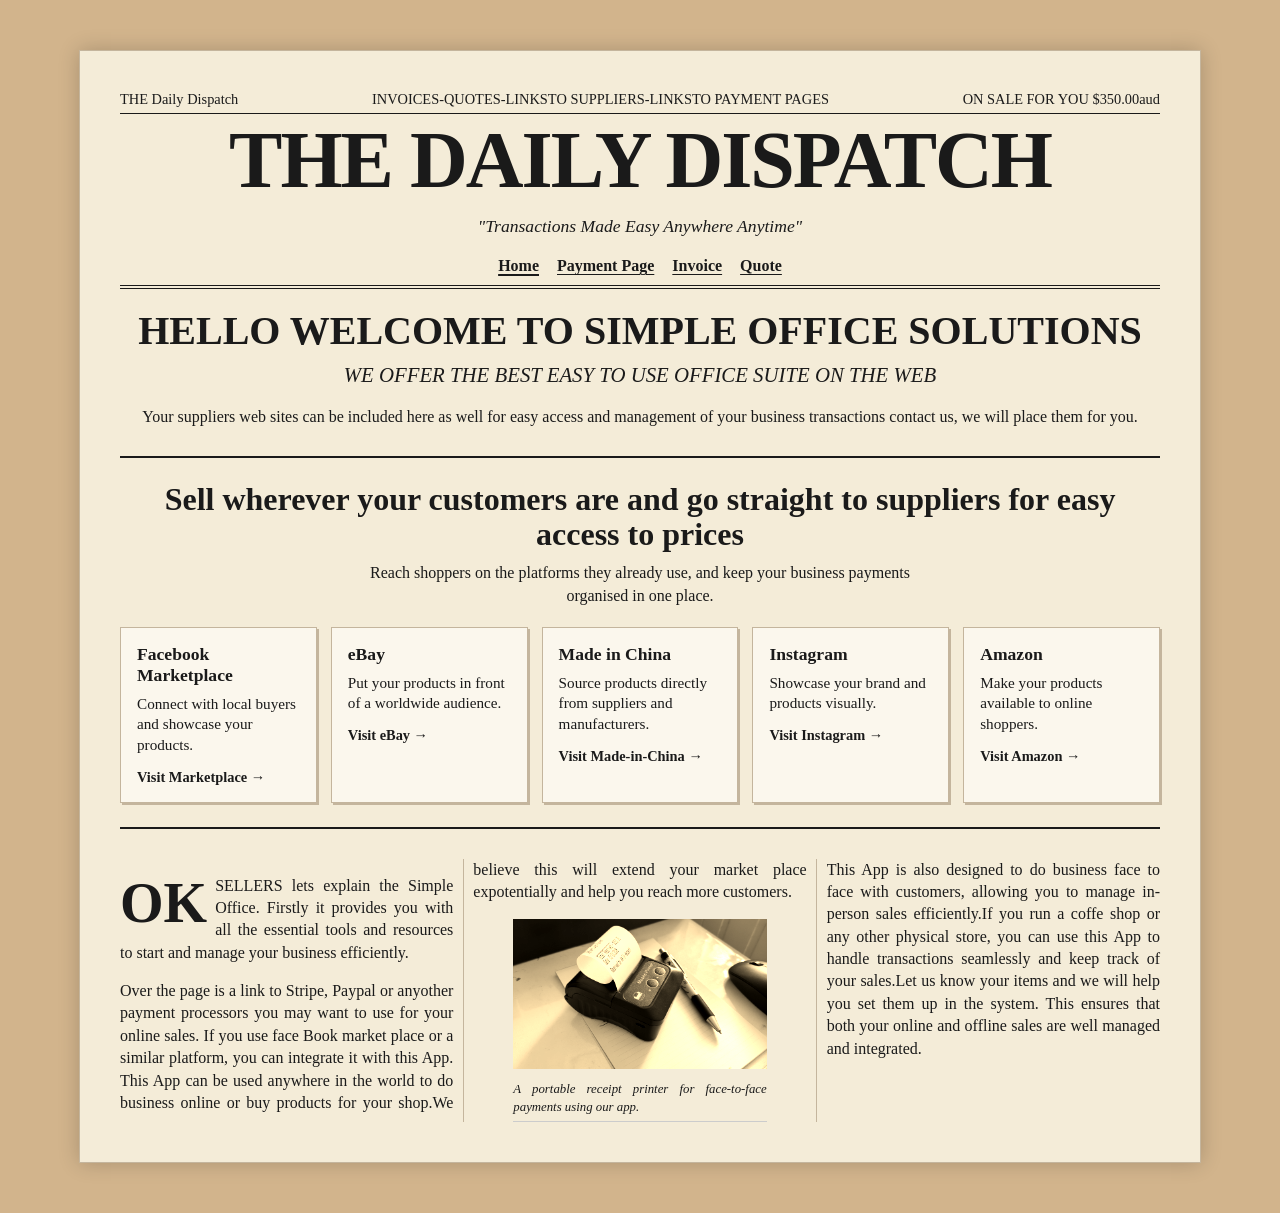
==== commit e57a4eb1: "Update site branding to Daily Dispatch Co-authored-by: Copilot <223556219+Copilot@users.noreply.gith" ====
--- a/index.html
+++ b/index.html
@@ -18,12 +18,12 @@
 <div class="newspaper-container">
     <header>
         <div class="meta-data">
-            <span>THE INDUSTRIAL GAZETTE</span>
+            <span>THE Daily Dispatch</span>
             <span>INVOICES-QUOTES-LINKSTO SUPPLIERS-LINKSTO PAYMENT PAGES</span>
             <span>ON SALE FOR YOU $350.00aud</span>
         </div>
 
-        <h1 class="logo">THE INDUSTRIAL GAZETTE</h1>
+        <h1 class="logo">THE Daily DISPATCH</h1>
 
         <div class="motto">
             "Transactions Made Easy Anywhere Anytime"
